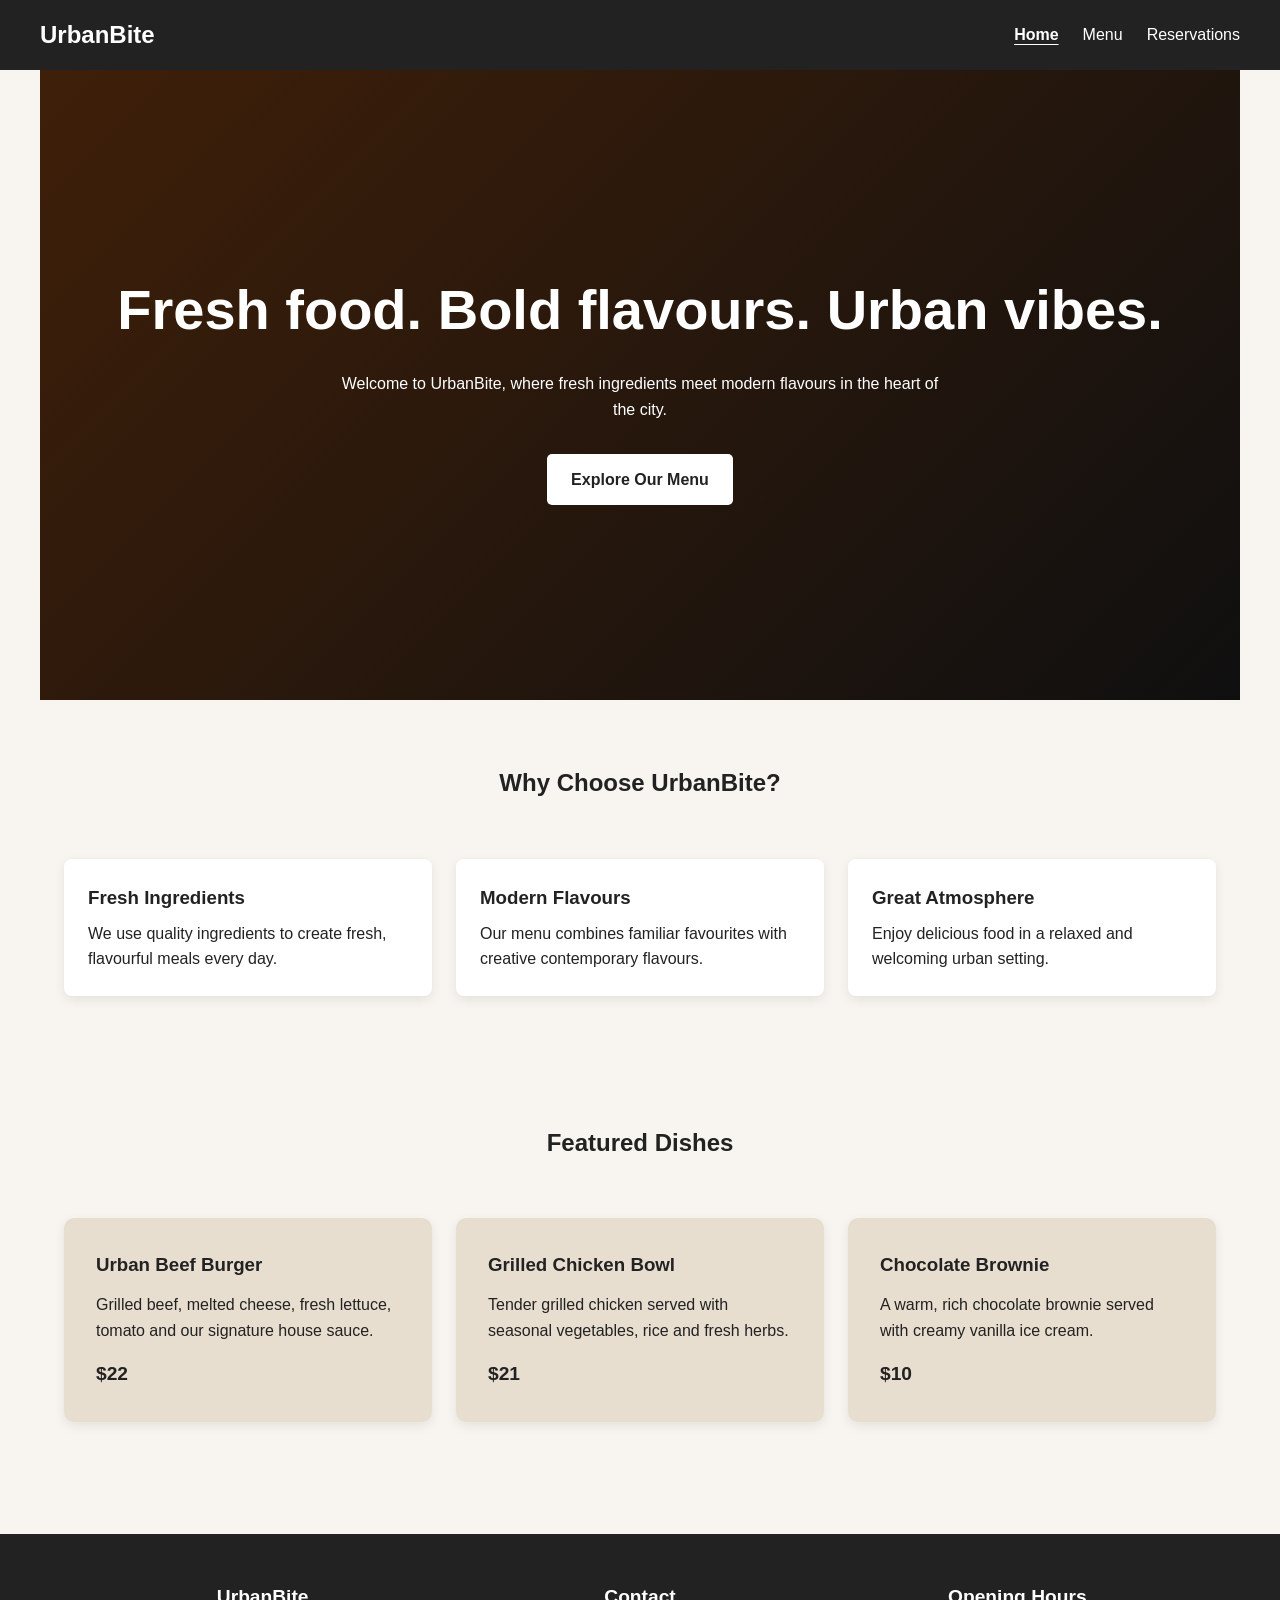
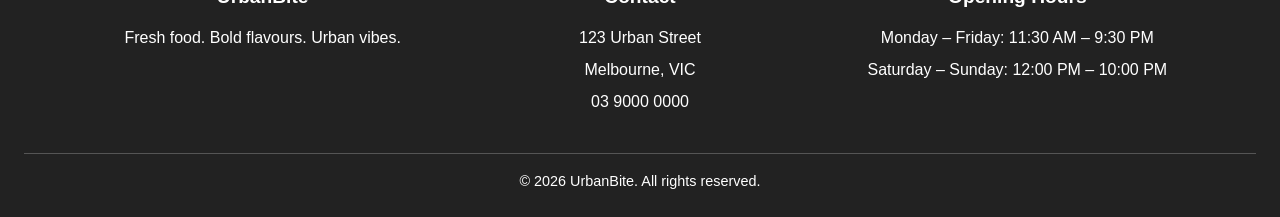
==== index.html @ c69e826d "Initial UrbanBite website" ====
<!DOCTYPE html>
<html lang="en">
<head>
    <meta charset="UTF-8">

    <meta name="viewport" content="width=device-width, initial-scale=1.0">

    <title>UrbanBite | Modern Restaurant</title>

    <link rel="stylesheet" href="css/styles.css">
</head>

<body>
<a class="skip-link" href="#main-content">Skip to main content</a>
    <header>
<nav>
    <a href="index.html">UrbanBite</a>

    <button
        class="menu-toggle"
        type="button"
        aria-label="Open navigation menu"
        aria-expanded="false"
    >
        ☰
    </button>

    <ul class="nav-links">
                <li><a href="index.html">Home</a></li>
                <li><a href="menu.html">Menu</a></li>
                <li><a href="reservations.html">Reservations</a></li>
            </ul>
        </nav>
    </header>

    <main id="main-content">

        <section>
            <h1>Fresh food. Bold flavours. Urban vibes.</h1>

            <p>
                Welcome to UrbanBite, where fresh ingredients meet
                modern flavours in the heart of the city.
            </p>

            <a href="menu.html">Explore Our Menu</a>
        </section>

       <section class="features">
    <h2>Why Choose UrbanBite?</h2>

            <article>
                <h3>Fresh Ingredients</h3>
                <p>
                    We use quality ingredients to create fresh,
                    flavourful meals every day.
                </p>
            </article>

            <article>
                <h3>Modern Flavours</h3>
                <p>
                    Our menu combines familiar favourites with
                    creative contemporary flavours.
                </p>
            </article>

            <article>
                <h3>Great Atmosphere</h3>
                <p>
                    Enjoy delicious food in a relaxed and welcoming
                    urban setting.
                </p>
            </article>
        </section>
<section class="featured">

    <h2>Featured Dishes</h2>

    <article class="featured-item">
        <div>
            <h3>Urban Beef Burger</h3>

            <p>
                Grilled beef, melted cheese, fresh lettuce,
                tomato and our signature house sauce.
            </p>

            <p class="price">$22</p>
        </div>
    </article>


    <article class="featured-item">
        <div>
            <h3>Grilled Chicken Bowl</h3>

            <p>
                Tender grilled chicken served with seasonal
                vegetables, rice and fresh herbs.
            </p>

            <p class="price">$21</p>
        </div>
    </article>


    <article class="featured-item">
        <div>
            <h3>Chocolate Brownie</h3>

            <p>
                A warm, rich chocolate brownie served
                with creamy vanilla ice cream.
            </p>

            <p class="price">$10</p>
        </div>
    </article>

</section>

    </main>

<footer>
    <div class="footer-content">
        <div>
            <h2>UrbanBite</h2>
            <p>Fresh food. Bold flavours. Urban vibes.</p>
        </div>

        <div>
            <h2>Contact</h2>
            <p>123 Urban Street</p>
            <p>Melbourne, VIC</p>
            <p>03 9000 0000</p>
        </div>

        <div>
            <h2>Opening Hours</h2>
            <p>Monday – Friday: 11:30 AM – 9:30 PM</p>
            <p>Saturday – Sunday: 12:00 PM – 10:00 PM</p>
        </div>
    </div>

    <p class="footer-bottom">
        &copy; 2026 UrbanBite. All rights reserved.
    </p>
</footer>

    <script src="js/script.js"></script>

</body>
</html>
---- css/styles.css ----
/* ------------------------------
   Basic Reset
------------------------------ */

* {
    margin: 0;
    padding: 0;
    box-sizing: border-box;
}

body {
    font-family: Arial, sans-serif;
    line-height: 1.6;
    background-color: #f8f5f0;
    color: #222;
}


/* ------------------------------
   Navigation
------------------------------ */

header {
    background-color: #222;
    padding: 1rem;
}

nav {
    display: flex;
    flex-direction: column;
    align-items: center;
    gap: 1rem;
}

nav > a {
    color: white;
    text-decoration: none;
    font-size: 1.5rem;
    font-weight: bold;
}

nav ul {
    list-style: none;
    display: flex;
    flex-direction: column;
    align-items: center;
    gap: 0.75rem;
}

nav ul a {
    color: white;
    text-decoration: none;
}

nav ul a:hover {
    text-decoration: underline;
}


/* ------------------------------
   Main Content
------------------------------ */

main {
    max-width: 1200px;
    margin: 0 auto;
}


/* ------------------------------
   Hero Section
------------------------------ */

main > section:first-child {
    min-height: 70vh;
    padding: 4rem 1.5rem;

    display: flex;
    flex-direction: column;
    justify-content: center;
    align-items: center;

    text-align: center;

    background:
        linear-gradient(
            rgba(0, 0, 0, 0.55),
            rgba(0, 0, 0, 0.55)
        ),
        linear-gradient(
            135deg,
            #8b4513,
            #222
        );

    color: white;
}

h1 {
    font-size: 2.2rem;
    margin-bottom: 1rem;
}

main > section:first-child p {
    max-width: 600px;
    margin-bottom: 2rem;
}

main > section:first-child a {
    display: inline-block;
    padding: 0.8rem 1.5rem;

    background-color: #ffffff;
    color: #222;

    text-decoration: none;
    border-radius: 5px;

    font-weight: bold;
}

main > section:first-child a:hover {
    background-color: #dddddd;
}


/* ------------------------------
   Features Section
------------------------------ */

.features {
    padding: 4rem 1.5rem;
}

h2 {
    text-align: center;
    margin-bottom: 2rem;
}

article {
    background-color: white;
    padding: 1.5rem;
    margin-bottom: 1rem;

    border-radius: 8px;

    box-shadow: 0 4px 12px rgba(0, 0, 0, 0.08);

    transition: transform 0.2s ease;
}

article:hover {
    transform: translateY(-4px);
}

article h3 {
    margin-bottom: 0.5rem;
}


/* ------------------------------
   Footer
------------------------------ */

footer {
    background-color: #222;
    color: white;
    text-align: center;
    padding: 1.5rem;
}


/* ------------------------------
   Tablet and Desktop
------------------------------ */

@media (min-width: 768px) {
.footer-content {
    grid-template-columns: repeat(3, 1fr);
}
    nav {
        flex-direction: row;
        justify-content: space-between;
        max-width: 1200px;
        margin: 0 auto;
    }

    nav ul {
        flex-direction: row;
        gap: 1.5rem;
    }

    h1 {
        font-size: 3.5rem;
    }

    .features {
    display: grid;
    grid-template-columns: repeat(3, 1fr);
    gap: 1.5rem;
}

    h2 {
        grid-column: 1 / -1;
    }

    article {
        margin-bottom: 0;
    }
}
/* ------------------------------
   Menu Page
------------------------------ */

.menu-filters {
    display: flex;
    flex-wrap: wrap;
    justify-content: center;
    gap: 0.75rem;
    margin-bottom: 2rem;
}

.menu-filters button {
    padding: 0.7rem 1.2rem;

    border: 2px solid #222;
    border-radius: 5px;

    background-color: white;
    color: #222;

    cursor: pointer;
    font-weight: bold;
}

.menu-filters button:hover {
    background-color: #222;
    color: white;
}

.menu-grid {
    display: grid;
    grid-template-columns: 1fr;
    gap: 1.5rem;
}

.menu-item {
    margin-bottom: 0;
}

.menu-item h3 {
    margin-bottom: 0.75rem;
}

.menu-item p:last-child {
    margin-top: 1rem;
    font-weight: bold;
    font-size: 1.1rem;
}


/* ------------------------------
   Menu Page - Larger Screens
------------------------------ */

@media (min-width: 768px) {

    .menu-grid {
        grid-template-columns: repeat(2, 1fr);
    }

}
/* ------------------------------
   Reservation Page
------------------------------ */

.reservation-section {
    padding: 4rem 1.5rem;
    max-width: 700px;
    margin: 0 auto;
}

.reservation-section h2 {
    margin-bottom: 2rem;
}

#reservationForm {
    background-color: white;
    padding: 2rem;
    border-radius: 10px;
    box-shadow: 0 4px 12px rgba(0, 0, 0, 0.08);
}

.form-group {
    margin-bottom: 1.5rem;
}

.form-group label {
    display: block;
    margin-bottom: 0.5rem;
    font-weight: bold;
}

.form-group input,
.form-group select,
.form-group textarea {
    width: 100%;
    padding: 0.8rem;

    border: 1px solid #999;
    border-radius: 5px;

    font: inherit;
}

.form-group textarea {
    resize: vertical;
}

.form-group input:focus,
.form-group select:focus,
.form-group textarea:focus {
    outline: 3px solid #d6b98c;
    border-color: #222;
}

#reservationForm button {
    width: 100%;
    padding: 0.9rem;

    border: none;
    border-radius: 5px;

    background-color: #222;
    color: white;

    font-size: 1rem;
    font-weight: bold;

    cursor: pointer;
}

#reservationForm button:hover {
    background-color: #444;
}

#formMessage {
    margin-top: 1rem;
    font-weight: bold;
}
/* ------------------------------
   Mobile Navigation
------------------------------ */

.menu-toggle {
    background: none;
    border: none;
    color: white;
    font-size: 1.8rem;
    cursor: pointer;
}

.nav-links {
    display: none;
}

.nav-links.active {
    display: flex;
}


/* ------------------------------
   Desktop Navigation
------------------------------ */

@media (min-width: 768px) {

    .menu-toggle {
        display: none;
    }

    .nav-links {
        display: flex;
    }

}
/* ------------------------------
   Featured Dishes
------------------------------ */

.featured {
    padding: 4rem 1.5rem;
}

.featured-item {
    margin-bottom: 1.5rem;

    padding: 2rem;

    background-color: #e8ded0;

    border-radius: 10px;
}

.featured-item h3 {
    margin-bottom: 0.75rem;
}

.price {
    margin-top: 1rem;
    font-weight: bold;
    font-size: 1.2rem;
}


/* ------------------------------
   Featured Dishes - Desktop
------------------------------ */

@media (min-width: 768px) {

    .featured {
        display: grid;
        grid-template-columns: repeat(3, 1fr);
        gap: 1.5rem;
    }

    .featured h2 {
        grid-column: 1 / -1;
    }

    .featured-item {
        margin-bottom: 0;
    }

}
/* ------------------------------
   Page Headers
------------------------------ */

.page-header {
    padding: 4rem 1.5rem;

    text-align: center;

    background:
        linear-gradient(
            rgba(0, 0, 0, 0.55),
            rgba(0, 0, 0, 0.55)
        ),
        linear-gradient(
            135deg,
            #8b4513,
            #222
        );

    color: white;
}

.page-header h1 {
    margin-bottom: 1rem;
}

.page-header p {
    max-width: 600px;
    margin: 0 auto;
}
/* Active Menu Filter */

.menu-filters button[aria-pressed="true"] {
    background-color: #8b4513;
    color: white;
    font-weight: bold;
}

/* Keyboard Focus */

a:focus-visible,
button:focus-visible,
input:focus-visible,
select:focus-visible,
textarea:focus-visible {
    outline: 3px solid #d4a017;
    outline-offset: 3px;
}
/* Back to Top Button */

#backToTop {
    display: block;
    margin: 2rem auto;
    padding: 0.75rem 1.25rem;
    border: none;
    border-radius: 6px;
    background-color: #222;
    color: white;
    font-size: 1rem;
    cursor: pointer;
}

#backToTop:hover {
    background-color: #8b4513;
}

#backToTop:focus-visible {
    outline: 3px solid #d4a017;
    outline-offset: 3px;
}
/* Form Feedback */

#formMessage {
    margin-top: 1rem;
    padding: 0.75rem;
    border-radius: 6px;
    text-align: center;
    font-weight: bold;
    background-color: #f4f4f4;
}
/* Active Navigation Link */

.nav-links a[aria-current="page"] {
    font-weight: bold;
    text-decoration: underline;
    text-underline-offset: 4px;
}
/* Skip Link */

.skip-link {
    position: absolute;
    top: -50px;
    left: 1rem;
    padding: 0.75rem 1rem;
    background-color: #222;
    color: white;
    text-decoration: none;
    z-index: 1000;
}

.skip-link:focus {
    top: 1rem;
}
/* Card Hover Effects */

.features article,
.featured-item,
.menu-item {
    transition: transform 0.2s ease, box-shadow 0.2s ease;
}

.features article:hover,
.featured-item:hover,
.menu-item:hover {
    transform: translateY(-4px);
    box-shadow: 0 8px 20px rgba(0, 0, 0, 0.15);
}
/* Menu Filter Buttons */

.menu-filters {
    display: flex;
    flex-wrap: wrap;
    justify-content: center;
    gap: 0.75rem;
    margin-bottom: 2rem;
}

.menu-filters button {
    padding: 0.65rem 1rem;
    border: 1px solid #8b4513;
    border-radius: 6px;
    background-color: white;
    color: #222;
    cursor: pointer;
    font-size: 1rem;
    transition: background-color 0.2s ease, color 0.2s ease;
}

.menu-filters button:hover {
    background-color: #8b4513;
    color: white;
}
/* Footer Layout */

footer {
    margin-top: 3rem;
    padding: 3rem 1.5rem 1.5rem;
    background-color: #222;
    color: white;
}

.footer-content {
    display: grid;
    gap: 2rem;
    max-width: 1100px;
    margin: 0 auto;
}

.footer-content h2 {
    margin-bottom: 0.75rem;
    font-size: 1.2rem;
}

.footer-content p {
    margin-bottom: 0.4rem;
}

.footer-bottom {
    margin-top: 2rem;
    padding-top: 1rem;
    border-top: 1px solid #555;
    text-align: center;
    font-size: 0.9rem;
}
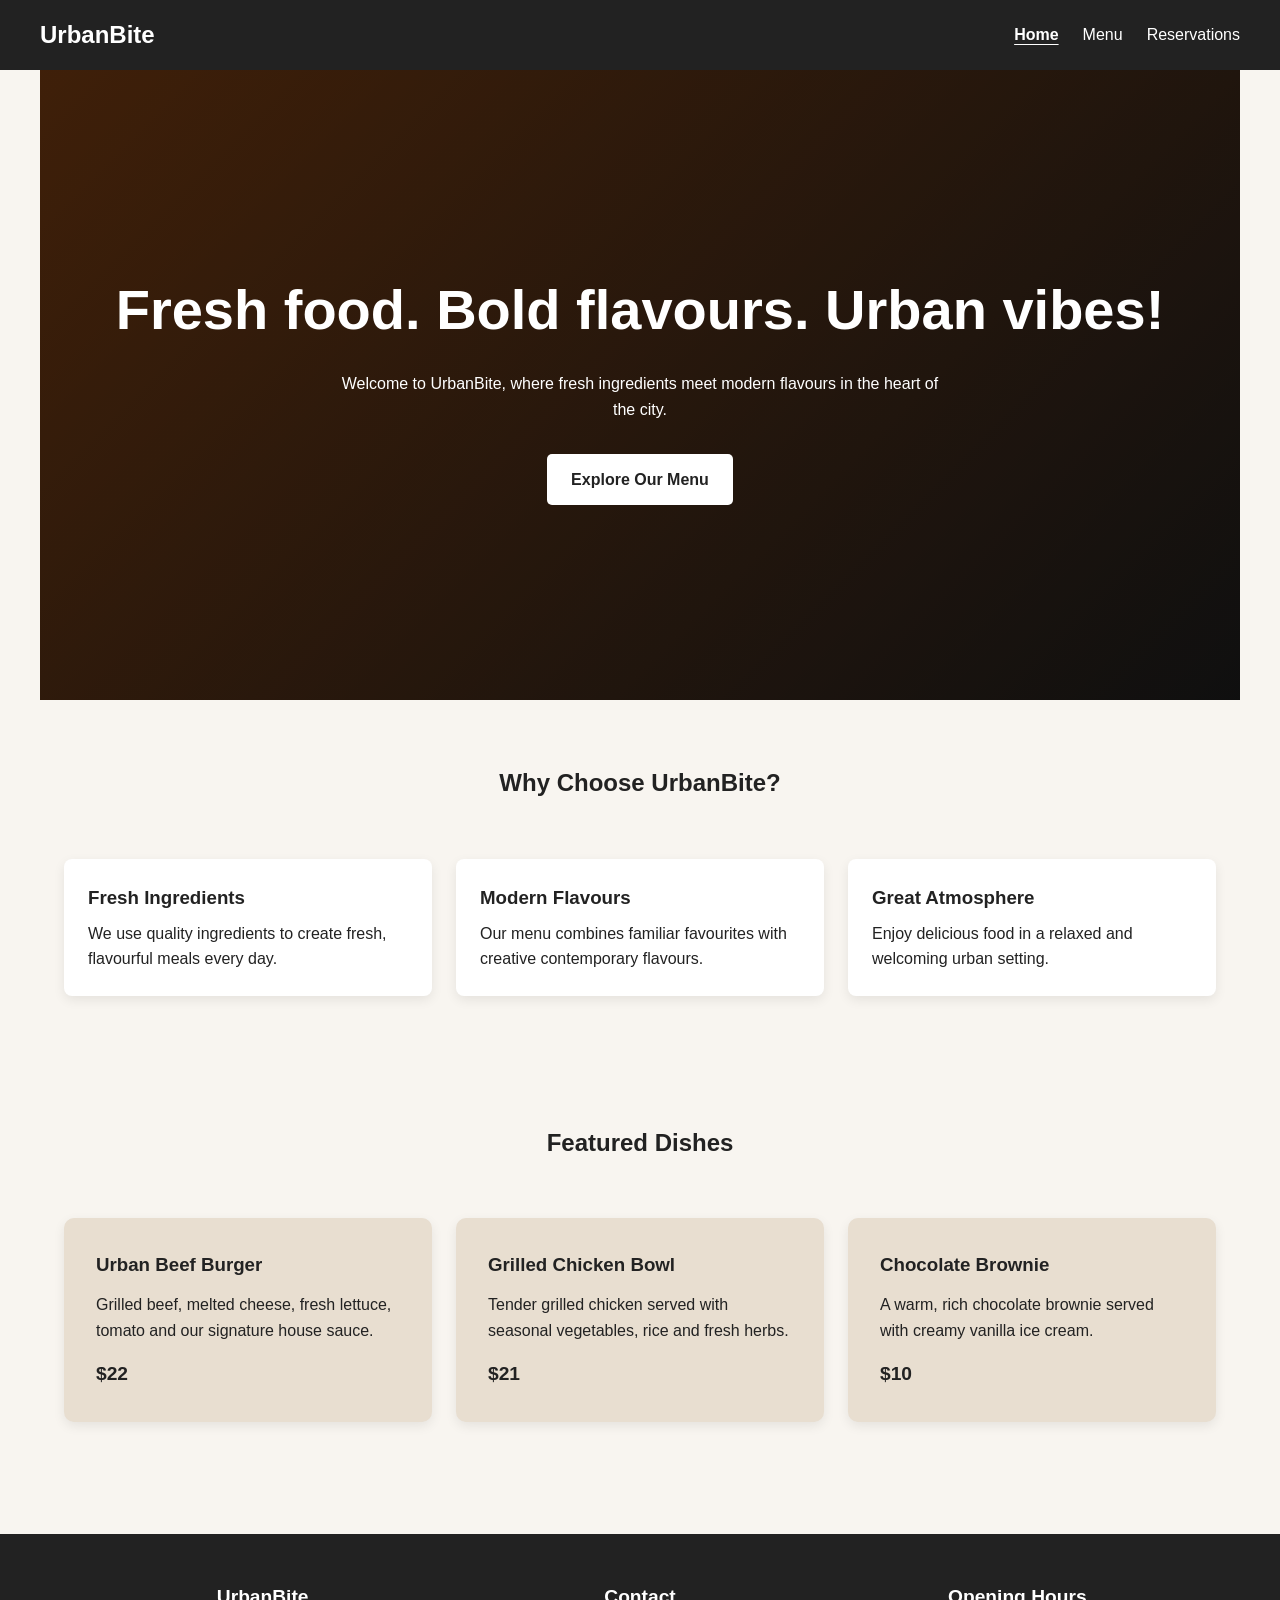
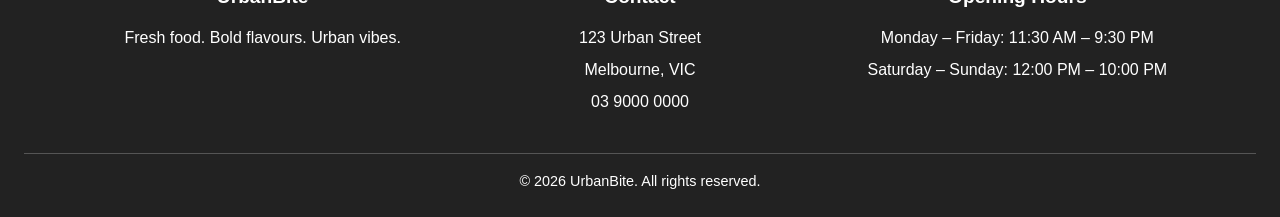
==== commit 266908fa: "index.html" ====
--- a/index.html
+++ b/index.html
@@ -36,7 +36,7 @@
     <main id="main-content">
 
         <section>
-            <h1>Fresh food. Bold flavours. Urban vibes.</h1>
+            <h1>Fresh food. Bold flavours. Urban vibes!</h1>
 
             <p>
                 Welcome to UrbanBite, where fresh ingredients meet
@@ -151,4 +151,4 @@
     <script src="js/script.js"></script>
 
 </body>
-</html>+</html>
